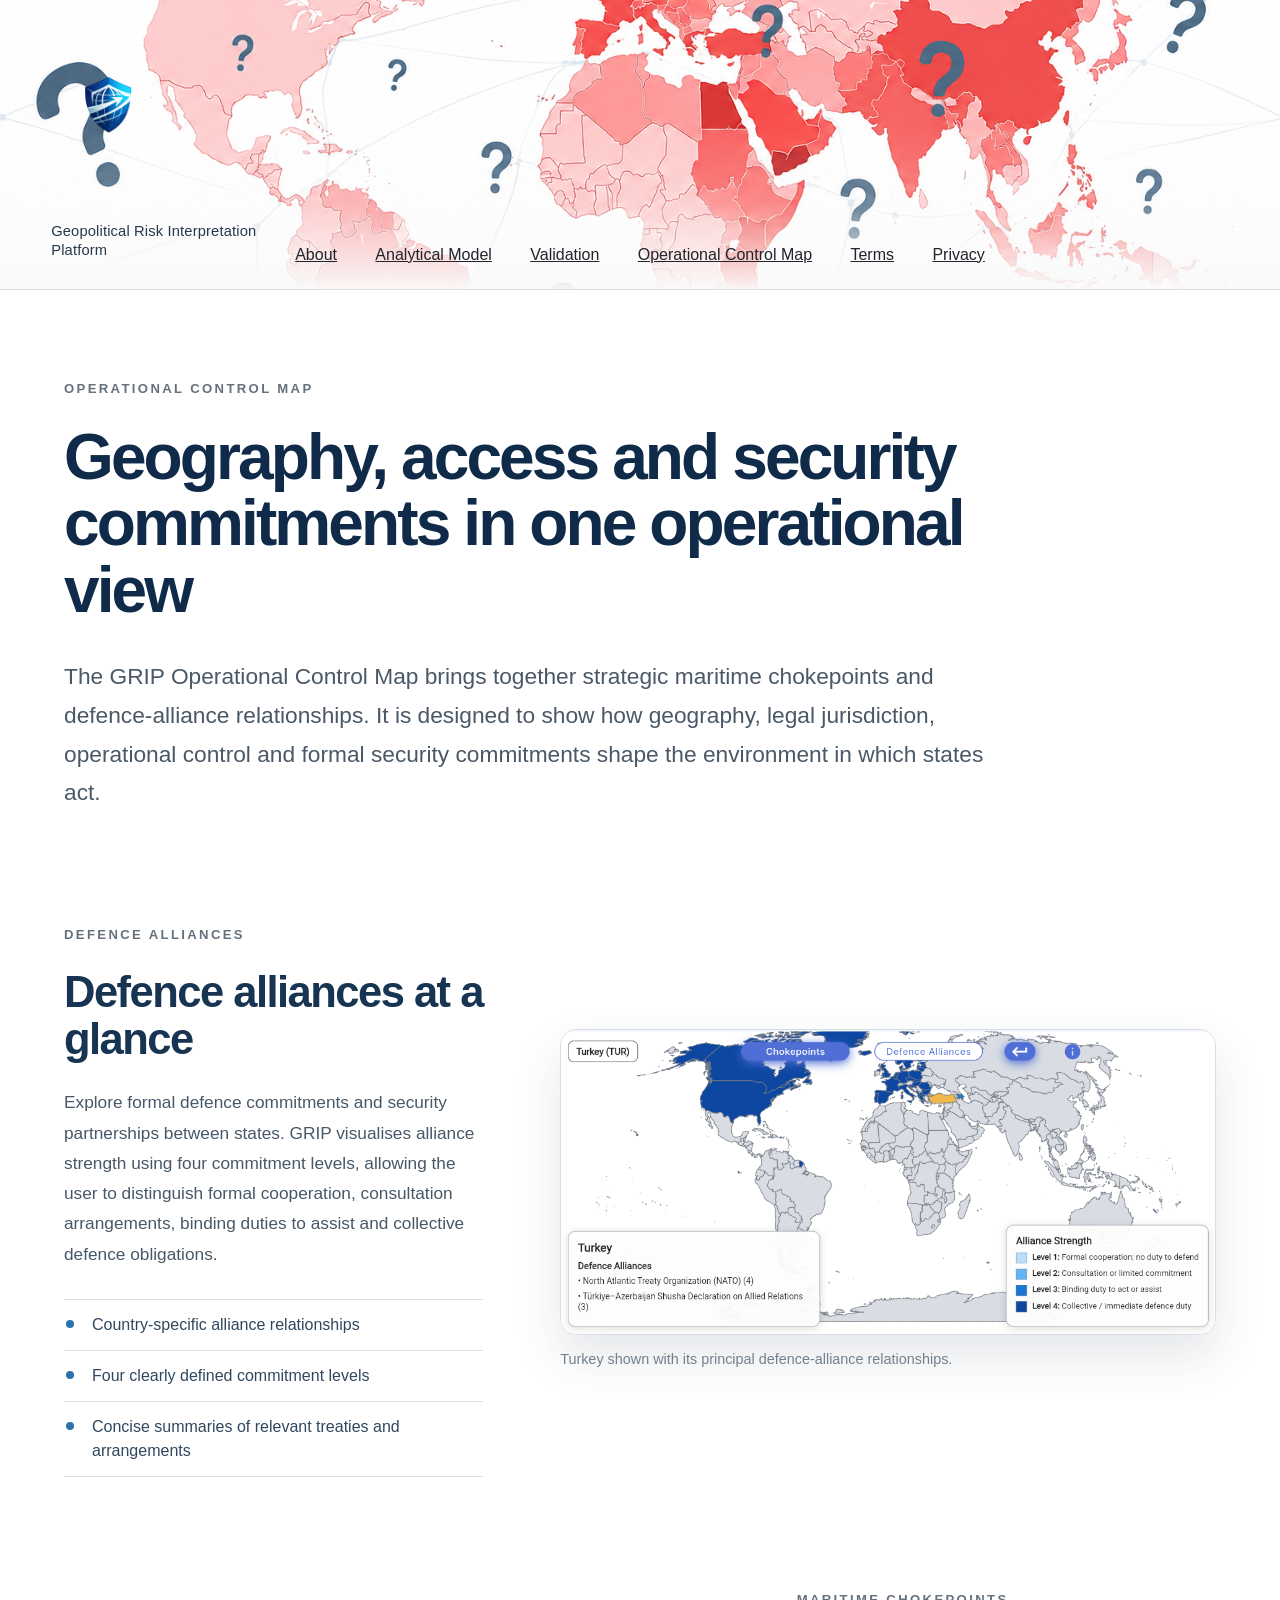
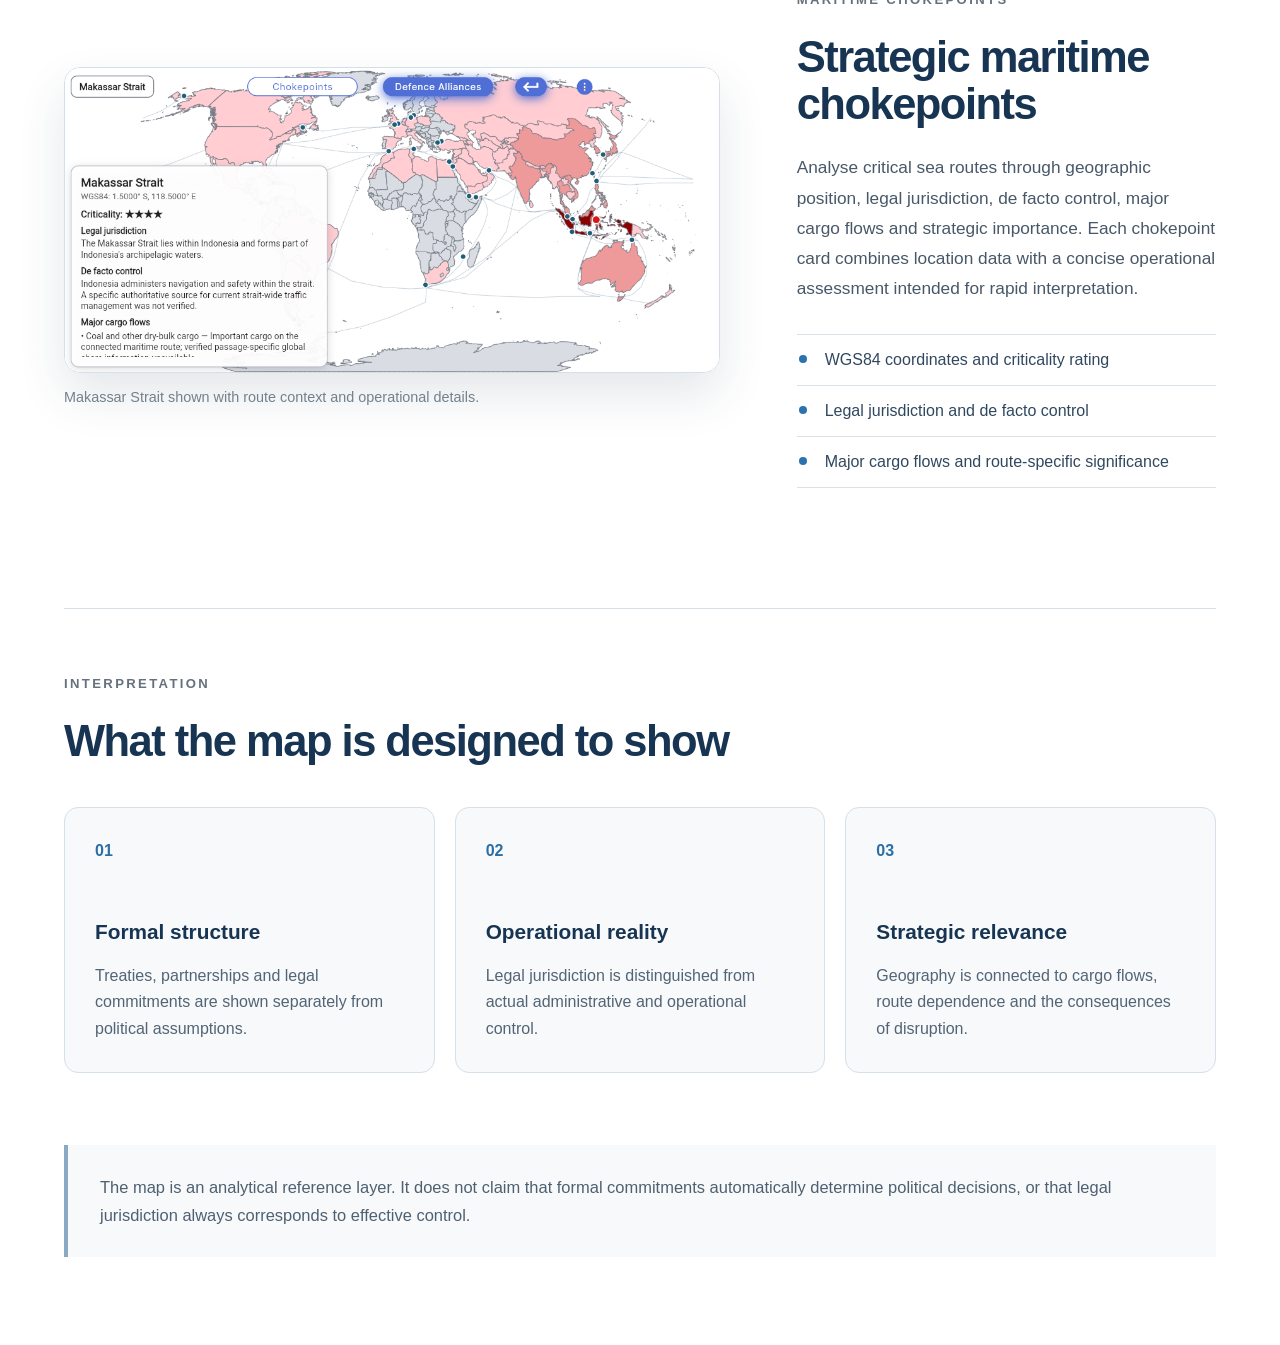
==== map.html @ e10570be "Add files via upload" ====
<!DOCTYPE html>
<html lang="en">
<head>
  <meta charset="UTF-8">
  <meta name="viewport" content="width=device-width, initial-scale=1.0">
  <title>Operational Control Map | GRIP</title>
  <link rel="stylesheet" href="styles.css">
  <link rel="stylesheet" href="map.css?v=1">
</head>
<body>
  <header class="hero hero--map">
    <picture class="hero__picture">
      <img class="hero__background" src="assets/banner-about.png" alt="">
    </picture>

    <div class="hero__shade hero__shade--map" aria-hidden="true"></div>

    <div class="brand">
      <img class="brand__logo" src="assets/grip-logo.png" alt="GRIP logo">
      <p class="brand__name">
        Geopolitical Risk Interpretation<br>
        Platform
      </p>
    </div>

    <nav class="site-nav" aria-label="Primary navigation">
      <a href="index.html">About</a>
      <a href="model.html">Analytical Model</a>
      <a href="validation.html">Validation</a>
      <a class="active" href="map.html" aria-current="page">Operational Control Map</a>
      <a href="terms.html">Terms</a>
      <a href="privacy.html">Privacy</a>
    </nav>
  </header>

  <main class="page page--map">
    <section class="map-intro article--wide">
      <p class="eyebrow">OPERATIONAL CONTROL MAP</p>
      <h1>Geography, access and security commitments in one operational view</h1>
      <p class="lead">
        The GRIP Operational Control Map brings together strategic maritime
        chokepoints and defence-alliance relationships. It is designed to show
        how geography, legal jurisdiction, operational control and formal
        security commitments shape the environment in which states act.
      </p>
    </section>

    <section class="map-feature article--wide">
      <div class="map-feature__text">
        <p class="eyebrow">DEFENCE ALLIANCES</p>
        <h2>Defence alliances at a glance</h2>
        <p>
          Explore formal defence commitments and security partnerships between
          states. GRIP visualises alliance strength using four commitment levels,
          allowing the user to distinguish formal cooperation, consultation
          arrangements, binding duties to assist and collective defence obligations.
        </p>
        <ul class="feature-list">
          <li>Country-specific alliance relationships</li>
          <li>Four clearly defined commitment levels</li>
          <li>Concise summaries of relevant treaties and arrangements</li>
        </ul>
      </div>

      <figure class="map-feature__visual">
        <img src="assets/Alliances_2.png"
             alt="GRIP defence-alliance view for Turkey"
             loading="lazy">
        <figcaption>
          Turkey shown with its principal defence-alliance relationships.
        </figcaption>
      </figure>
    </section>

    <section class="map-feature map-feature--reverse article--wide">
      <div class="map-feature__text">
        <p class="eyebrow">MARITIME CHOKEPOINTS</p>
        <h2>Strategic maritime chokepoints</h2>
        <p>
          Analyse critical sea routes through geographic position, legal
          jurisdiction, de facto control, major cargo flows and strategic
          importance. Each chokepoint card combines location data with a concise
          operational assessment intended for rapid interpretation.
        </p>
        <ul class="feature-list">
          <li>WGS84 coordinates and criticality rating</li>
          <li>Legal jurisdiction and de facto control</li>
          <li>Major cargo flows and route-specific significance</li>
        </ul>
      </div>

      <figure class="map-feature__visual">
        <img src="assets/Chokepoints_2.png"
             alt="GRIP chokepoint view for the Makassar Strait"
             loading="lazy">
        <figcaption>
          Makassar Strait shown with route context and operational details.
        </figcaption>
      </figure>
    </section>

    <section class="map-principles article--wide">
      <div>
        <p class="eyebrow">INTERPRETATION</p>
        <h2>What the map is designed to show</h2>
      </div>

      <div class="principles-grid">
        <article>
          <span>01</span>
          <h3>Formal structure</h3>
          <p>
            Treaties, partnerships and legal commitments are shown separately
            from political assumptions.
          </p>
        </article>

        <article>
          <span>02</span>
          <h3>Operational reality</h3>
          <p>
            Legal jurisdiction is distinguished from actual administrative and
            operational control.
          </p>
        </article>

        <article>
          <span>03</span>
          <h3>Strategic relevance</h3>
          <p>
            Geography is connected to cargo flows, route dependence and the
            consequences of disruption.
          </p>
        </article>
      </div>
    </section>

    <section class="map-note article--wide">
      <p>
        The map is an analytical reference layer. It does not claim that formal
        commitments automatically determine political decisions, or that legal
        jurisdiction always corresponds to effective control.
      </p>
    </section>
  </main>
</body>
</html>
---- styles.css ----
/* GRIP website — shared static styles */

:root {
  --ink: #20242b;
  --muted: #5d6773;
  --nav: #39475a;
  --nav-active: #142b4a;
  --line: #d8dee6;
  --page-width: 920px;
}

* { box-sizing: border-box; }

html { scroll-behavior: smooth; }

body {
  margin: 0;
  background: #ffffff;
  color: var(--ink);
  font-family: Inter, "Segoe UI", Roboto, Helvetica, Arial, sans-serif;
  line-height: 1.65;
  -webkit-font-smoothing: antialiased;
}

a { color: inherit; }

.hero {
  position: relative;
  width: 100%;
  min-height: 290px;
  overflow: hidden;
  background: #eef2f5;
  border-bottom: 1px solid var(--line);
}

.hero__background {
  position: absolute;
  inset: 0;
  width: 100%;
  height: 100%;
  object-fit: cover;
  object-position: center;
}

.hero__shade {
  position: absolute;
  inset: 0;
  background:
    linear-gradient(90deg, rgba(255,255,255,.94) 0%, rgba(255,255,255,.54) 24%, rgba(255,255,255,.05) 58%),
    linear-gradient(0deg, rgba(255,255,255,.96) 0%, rgba(255,255,255,.12) 35%, rgba(255,255,255,0) 60%);
  pointer-events: none;
}

.brand {
  position: absolute;
  top: 24px;
  left: clamp(22px, 4vw, 68px);
  z-index: 2;
  display: flex;
  flex-direction: column;
  align-items: flex-start;
  gap: 10px;
  max-width: 290px;
  text-decoration: none;
}

.brand__logo {
  width: clamp(88px, 9vw, 132px);
  height: auto;
  display: block;
}

.brand__name {
  max-width: 250px;
  color: #26384d;
  font-size: clamp(.82rem, 1.15vw, 1rem);
  font-weight: 450;
  line-height: 1.35;
  letter-spacing: .01em;
}

.site-nav {
  position: absolute;
  z-index: 2;
  left: 50%;
  bottom: 18px;
  width: min(1180px, calc(100% - 40px));
  transform: translateX(-50%);
  display: flex;
  align-items: flex-end;
  justify-content: center;
  gap: clamp(16px, 3vw, 42px);
  overflow-x: auto;
  padding: 12px 4px 3px;
  scrollbar-width: none;
}

.site-nav::-webkit-scrollbar { display: none; }

.site-nav__link {
  position: relative;
  flex: 0 0 auto;
  padding: 7px 1px 9px;
  color: var(--nav);
  font-size: clamp(.76rem, 1.05vw, .96rem);
  font-weight: 620;
  letter-spacing: .035em;
  text-decoration: none;
  white-space: nowrap;
}

.site-nav__link:hover,
.site-nav__link:focus-visible { color: var(--nav-active); }

.site-nav__link--active {
  color: var(--nav-active);
  font-size: clamp(.94rem, 1.28vw, 1.14rem);
  font-weight: 780;
}

.site-nav__link--active::after {
  content: "";
  position: absolute;
  left: 0;
  right: 0;
  bottom: 0;
  height: 2px;
  background: var(--nav-active);
}

.page {
  padding: clamp(62px, 8vw, 104px) 24px 90px;
}

.article {
  width: min(100%, var(--page-width));
  margin: 0 auto;
}

.eyebrow {
  margin: 0 0 18px;
  color: var(--muted);
  font-size: .82rem;
  font-weight: 760;
  letter-spacing: .16em;
  text-transform: uppercase;
}

h1 {
  max-width: 860px;
  margin: 0;
  color: #18283b;
  font-size: clamp(1.85rem, 4vw, 3.25rem);
  font-weight: 720;
  line-height: 1.08;
  letter-spacing: -.035em;
}

.opening-questions {
  max-width: 780px;
  margin: 38px 0 50px;
  padding-left: 22px;
  border-left: 2px solid #b9c4d0;
  color: #394657;
  font-size: clamp(1rem, 1.55vw, 1.18rem);
  line-height: 1.5;
}

.opening-questions p { margin: 0; }
.opening-questions p + p { margin-top: 10px; }

.prose {
  max-width: 790px;
  font-size: clamp(1rem, 1.3vw, 1.08rem);
}

.prose p { margin: 0 0 1.25em; }

.prose .lead {
  color: #1a2c42;
  font-size: 1.16em;
  font-weight: 680;
}

.next-link {
  display: inline-flex;
  align-items: center;
  gap: 12px;
  margin-top: 42px;
  padding-bottom: 5px;
  border-bottom: 1px solid #607086;
  color: #203b5c;
  font-size: 1rem;
  font-weight: 700;
  text-decoration: none;
}

.next-link:hover,
.next-link:focus-visible { border-bottom-color: #203b5c; }

@media (max-width: 720px) {
  .hero { min-height: 220px; }

  .hero__shade {
    background:
      linear-gradient(90deg, rgba(255,255,255,.95) 0%, rgba(255,255,255,.58) 48%, rgba(255,255,255,.08) 100%),
      linear-gradient(0deg, rgba(255,255,255,.97) 0%, rgba(255,255,255,.18) 42%, rgba(255,255,255,0) 70%);
  }

  .brand { top: 8px; gap: 0; }
  .brand__logo { width: 92px; margin-bottom: -30px; }
  .brand__name { max-width: 185px; font-size: .72rem; font-weight: 450; line-height: 1.25; }

  .site-nav {
    justify-content: flex-start;
    left: 20px;
    right: 20px;
    width: auto;
    transform: none;
    gap: 22px;
  }

  .page { padding-left: 20px; padding-right: 20px; }
  .opening-questions { margin-top: 30px; }
}

@media (prefers-reduced-motion: reduce) {
  html { scroll-behavior: auto; }
}
---- map.css ----
/* Operational Control Map page additions.
   Loaded after styles.css. */

.hero--map {
  position: relative;
  min-height: 290px;
  overflow: hidden;
  background: #f7f4f4;
}

.hero--map .hero__picture {
  position: absolute;
  inset: 0;
  display: block;
  width: 100%;
  height: 100%;
}

.hero--map .hero__background {
  position: absolute;
  inset: 0;
  display: block;
  width: 100%;
  height: 100%;
  max-width: none;
  object-fit: cover;
  object-position: center;
}

.hero__shade--map {
  background:
    linear-gradient(
      0deg,
      rgba(250, 250, 250, 0.96) 0%,
      rgba(250, 250, 250, 0.16) 30%,
      rgba(250, 250, 250, 0) 56%
    );
}

.page--map {
  padding-top: clamp(56px, 7vw, 88px);
  padding-bottom: 88px;
}

.article--wide {
  width: min(1180px, calc(100% - 80px));
  margin-inline: auto;
}

.map-intro {
  max-width: 980px;
  margin-left: max(40px, calc((100% - 1180px) / 2));
  margin-right: auto;
}

.eyebrow {
  margin: 0 0 24px;
  color: #66717e;
  font-size: 0.82rem;
  font-weight: 700;
  letter-spacing: 0.18em;
}

.map-intro h1 {
  max-width: 980px;
  margin: 0;
  color: #102b4a;
  font-size: clamp(2.45rem, 5vw, 4.6rem);
  line-height: 1.04;
  letter-spacing: -0.045em;
}

.lead {
  max-width: 920px;
  margin: 34px 0 0;
  color: #4a5867;
  font-size: clamp(1.12rem, 1.8vw, 1.42rem);
  line-height: 1.7;
}

.map-feature {
  display: grid;
  grid-template-columns: minmax(300px, 0.78fr) minmax(520px, 1.22fr);
  align-items: center;
  gap: clamp(44px, 6vw, 88px);
  margin-top: 112px;
}

.map-feature--reverse {
  grid-template-columns: minmax(520px, 1.22fr) minmax(300px, 0.78fr);
}

.map-feature--reverse .map-feature__text {
  grid-column: 2;
  grid-row: 1;
}

.map-feature--reverse .map-feature__visual {
  grid-column: 1;
  grid-row: 1;
}

.map-feature__text h2,
.map-principles h2 {
  margin: 0 0 24px;
  color: #173552;
  font-size: clamp(2rem, 3.4vw, 3.3rem);
  line-height: 1.08;
  letter-spacing: -0.035em;
}

.map-feature__text > p:not(.eyebrow) {
  margin: 0;
  color: #485868;
  font-size: 1.08rem;
  line-height: 1.75;
}

.feature-list {
  margin: 30px 0 0;
  padding: 0;
  list-style: none;
}

.feature-list li {
  position: relative;
  padding: 13px 0 13px 28px;
  border-top: 1px solid #d9e1e8;
  color: #30485f;
  line-height: 1.5;
}

.feature-list li:last-child {
  border-bottom: 1px solid #d9e1e8;
}

.feature-list li::before {
  content: "";
  position: absolute;
  top: 1.25rem;
  left: 2px;
  width: 8px;
  height: 8px;
  border-radius: 50%;
  background: #2b72ae;
}

.map-feature__visual {
  margin: 0;
}

.map-feature__visual img {
  display: block;
  width: 100%;
  border: 1px solid #d6dfe7;
  border-radius: 16px;
  box-shadow: 0 22px 48px rgba(32, 58, 84, 0.12);
}

.map-feature__visual figcaption {
  margin-top: 14px;
  color: #73808d;
  font-size: 0.9rem;
  line-height: 1.5;
}

.map-principles {
  margin-top: 120px;
  padding-top: 64px;
  border-top: 1px solid #d8e0e7;
}

.principles-grid {
  display: grid;
  grid-template-columns: repeat(3, 1fr);
  gap: 20px;
  margin-top: 42px;
}

.principles-grid article {
  min-height: 240px;
  padding: 30px;
  border: 1px solid #d6e0e9;
  border-radius: 14px;
  background: #f7f9fb;
}

.principles-grid span {
  color: #2c6fa6;
  font-weight: 700;
}

.principles-grid h3 {
  margin: 50px 0 14px;
  color: #173552;
  font-size: 1.3rem;
}

.principles-grid p {
  margin: 0;
  color: #536474;
  line-height: 1.65;
}

.map-note {
  margin-top: 72px;
  padding: 28px 32px;
  border-left: 4px solid #8aa9c4;
  background: #f7f9fb;
}

.map-note p {
  margin: 0;
  color: #4f6070;
  font-size: 1.03rem;
  line-height: 1.7;
}

@media (max-width: 900px) {
  .map-feature,
  .map-feature--reverse {
    grid-template-columns: 1fr;
    gap: 36px;
    margin-top: 84px;
  }

  .map-feature--reverse .map-feature__text,
  .map-feature--reverse .map-feature__visual {
    grid-column: 1;
  }

  .map-feature--reverse .map-feature__text {
    grid-row: 1;
  }

  .map-feature--reverse .map-feature__visual {
    grid-row: 2;
  }

  .principles-grid {
    grid-template-columns: 1fr;
  }

  .principles-grid article {
    min-height: 0;
  }

  .principles-grid h3 {
    margin-top: 30px;
  }
}

@media (max-width: 720px) {
  .hero--map {
    min-height: 430px;
  }

  .hero--map .hero__background {
    object-fit: cover;
    object-position: center top;
  }

  .page--map {
    padding-top: 64px;
    padding-bottom: 64px;
  }

  .article--wide,
  .map-intro {
    width: auto;
    margin-left: 40px;
    margin-right: 40px;
  }

  .map-intro h1 {
    font-size: clamp(2.6rem, 11vw, 3.4rem);
  }

  .lead {
    font-size: 1.1rem;
  }

  .map-feature {
    margin-top: 72px;
  }

  .map-feature__text h2,
  .map-principles h2 {
    font-size: 2.25rem;
  }

  .map-feature__visual img {
    border-radius: 10px;
  }

  .map-principles {
    margin-top: 88px;
    padding-top: 48px;
  }

  .map-note {
    margin-top: 56px;
    padding: 24px;
  }
}

@media (max-width: 420px) {
  .article--wide,
  .map-intro {
    margin-left: 26px;
    margin-right: 26px;
  }
}
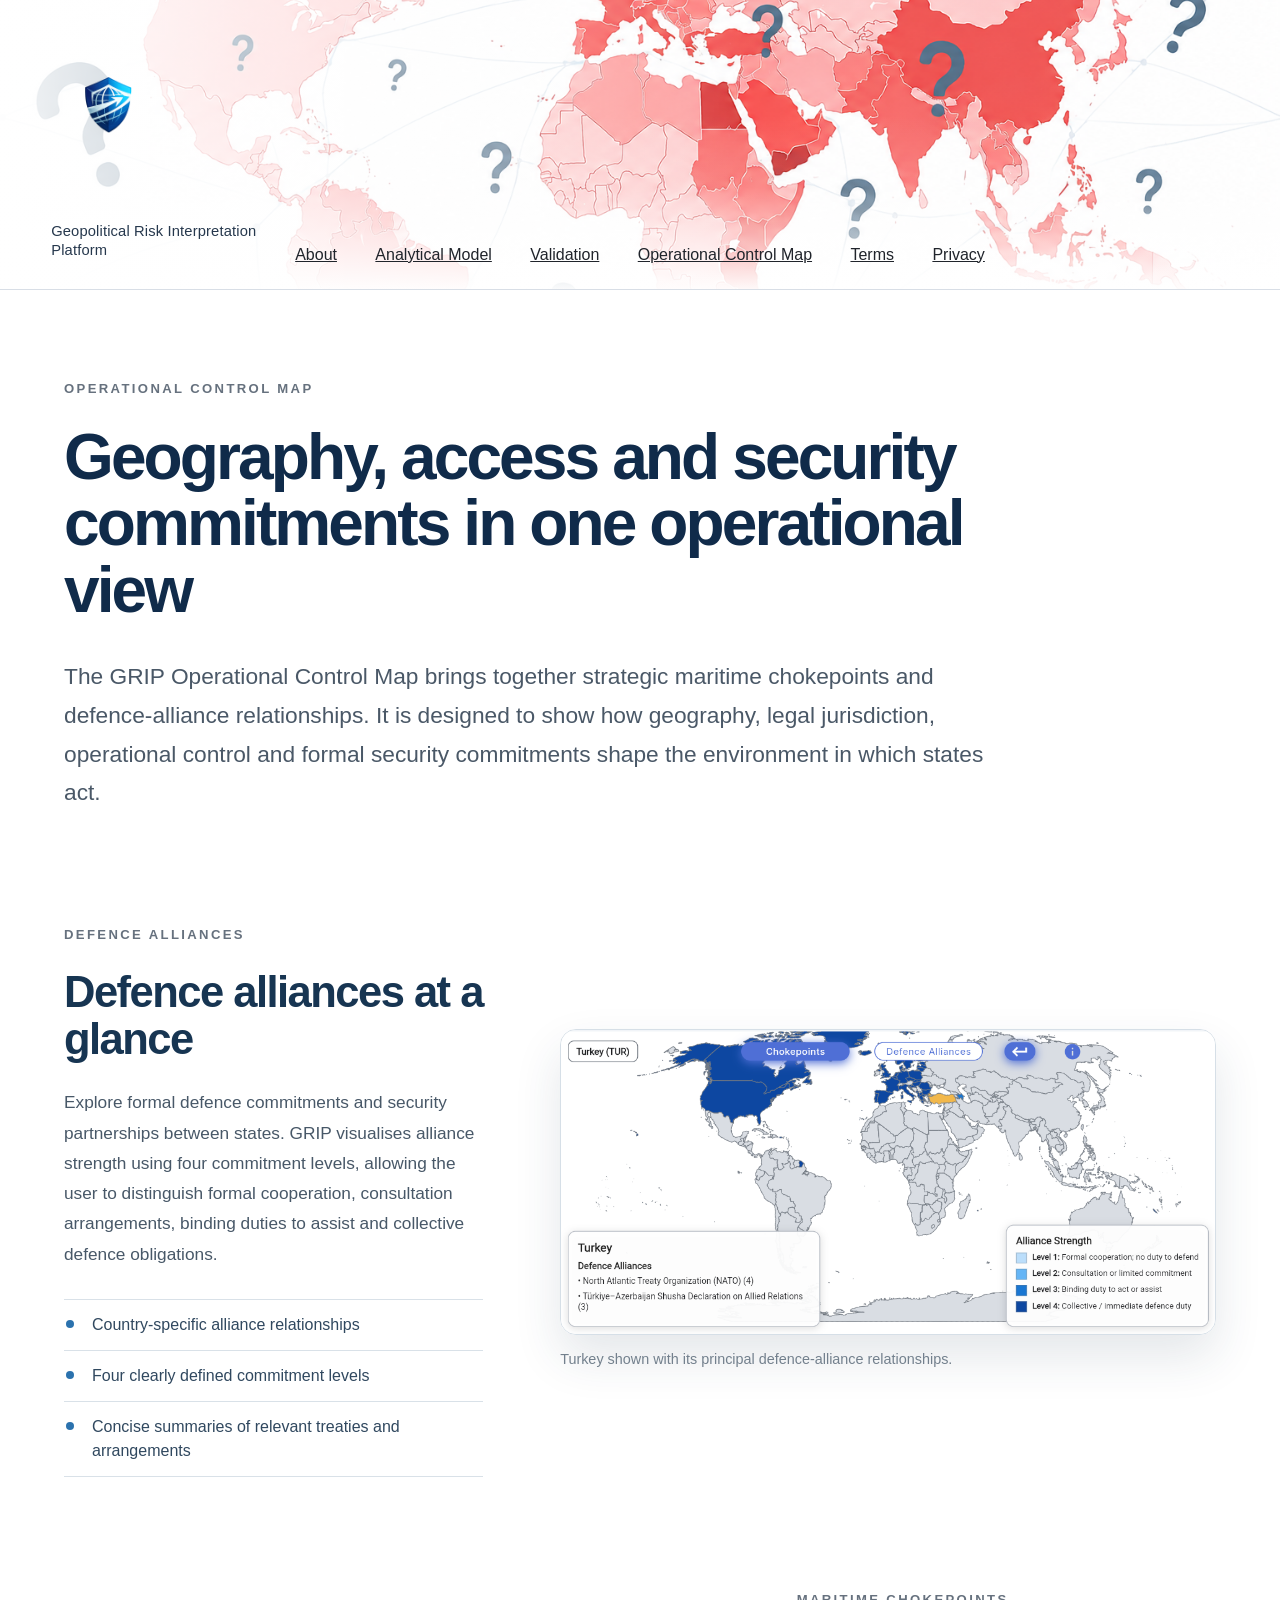
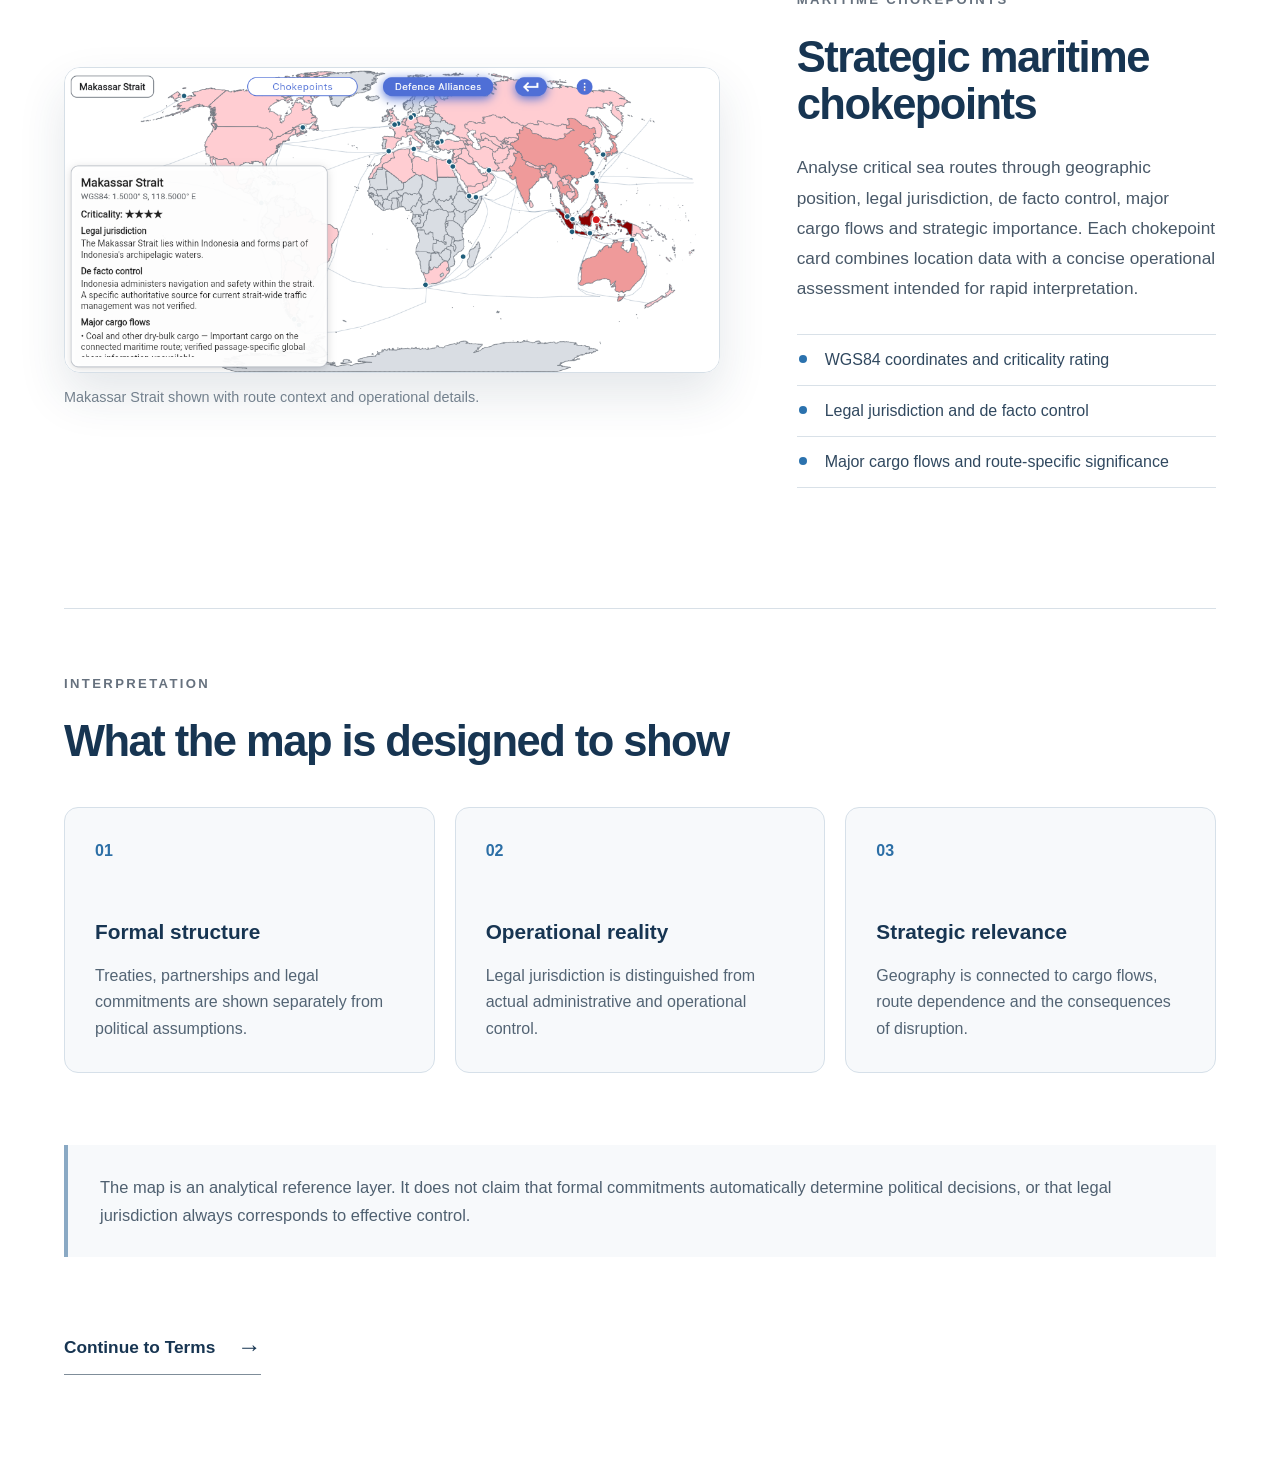
==== commit 427b9f8c: "Add files via upload" ====
--- a/map.html
+++ b/map.html
@@ -142,6 +142,13 @@
         jurisdiction always corresponds to effective control.
       </p>
     </section>
+
+    <nav class="page-next" aria-label="Continue to next page">
+      <a href="terms.html">
+        <span>Continue to Terms</span>
+        <span class="page-next__arrow" aria-hidden="true">→</span>
+      </a>
+    </nav>
   </main>
 </body>
 </html>
--- a/map.css
+++ b/map.css
@@ -1,40 +1,11 @@
 /* Operational Control Map page additions.
    Loaded after styles.css. */
 
+/* The hero uses the shared styles from styles.css,
+   exactly like the About page. */
+
 .hero--map {
-  position: relative;
-  min-height: 290px;
-  overflow: hidden;
   background: #f7f4f4;
-}
-
-.hero--map .hero__picture {
-  position: absolute;
-  inset: 0;
-  display: block;
-  width: 100%;
-  height: 100%;
-}
-
-.hero--map .hero__background {
-  position: absolute;
-  inset: 0;
-  display: block;
-  width: 100%;
-  height: 100%;
-  max-width: none;
-  object-fit: cover;
-  object-position: center;
-}
-
-.hero__shade--map {
-  background:
-    linear-gradient(
-      0deg,
-      rgba(250, 250, 250, 0.96) 0%,
-      rgba(250, 250, 250, 0.16) 30%,
-      rgba(250, 250, 250, 0) 56%
-    );
 }
 
 .page--map {
@@ -216,6 +187,34 @@
   line-height: 1.7;
 }
 
+
+.page-next {
+  width: min(1180px, calc(100% - 80px));
+  margin: 76px auto 0;
+}
+
+.page-next a {
+  display: inline-flex;
+  align-items: center;
+  gap: 22px;
+  padding: 0 0 12px;
+  border-bottom: 1px solid #7f8d99;
+  color: #173552;
+  font-size: 1.08rem;
+  font-weight: 700;
+  text-decoration: none;
+}
+
+.page-next a:hover,
+.page-next a:focus-visible {
+  border-bottom-color: #173552;
+}
+
+.page-next__arrow {
+  font-size: 1.5rem;
+  line-height: 1;
+}
+
 @media (max-width: 900px) {
   .map-feature,
   .map-feature--reverse {
@@ -251,15 +250,6 @@
 }
 
 @media (max-width: 720px) {
-  .hero--map {
-    min-height: 430px;
-  }
-
-  .hero--map .hero__background {
-    object-fit: cover;
-    object-position: center top;
-  }
-
   .page--map {
     padding-top: 64px;
     padding-bottom: 64px;
@@ -302,6 +292,16 @@
     margin-top: 56px;
     padding: 24px;
   }
+
+  .page-next {
+    width: auto;
+    margin: 62px 40px 0;
+  }
+
+  .page-next a {
+    width: 100%;
+    justify-content: space-between;
+  }
 }
 
 @media (max-width: 420px) {
@@ -310,4 +310,9 @@
     margin-left: 26px;
     margin-right: 26px;
   }
-}
+
+  .page-next {
+    margin-left: 26px;
+    margin-right: 26px;
+  }
+}
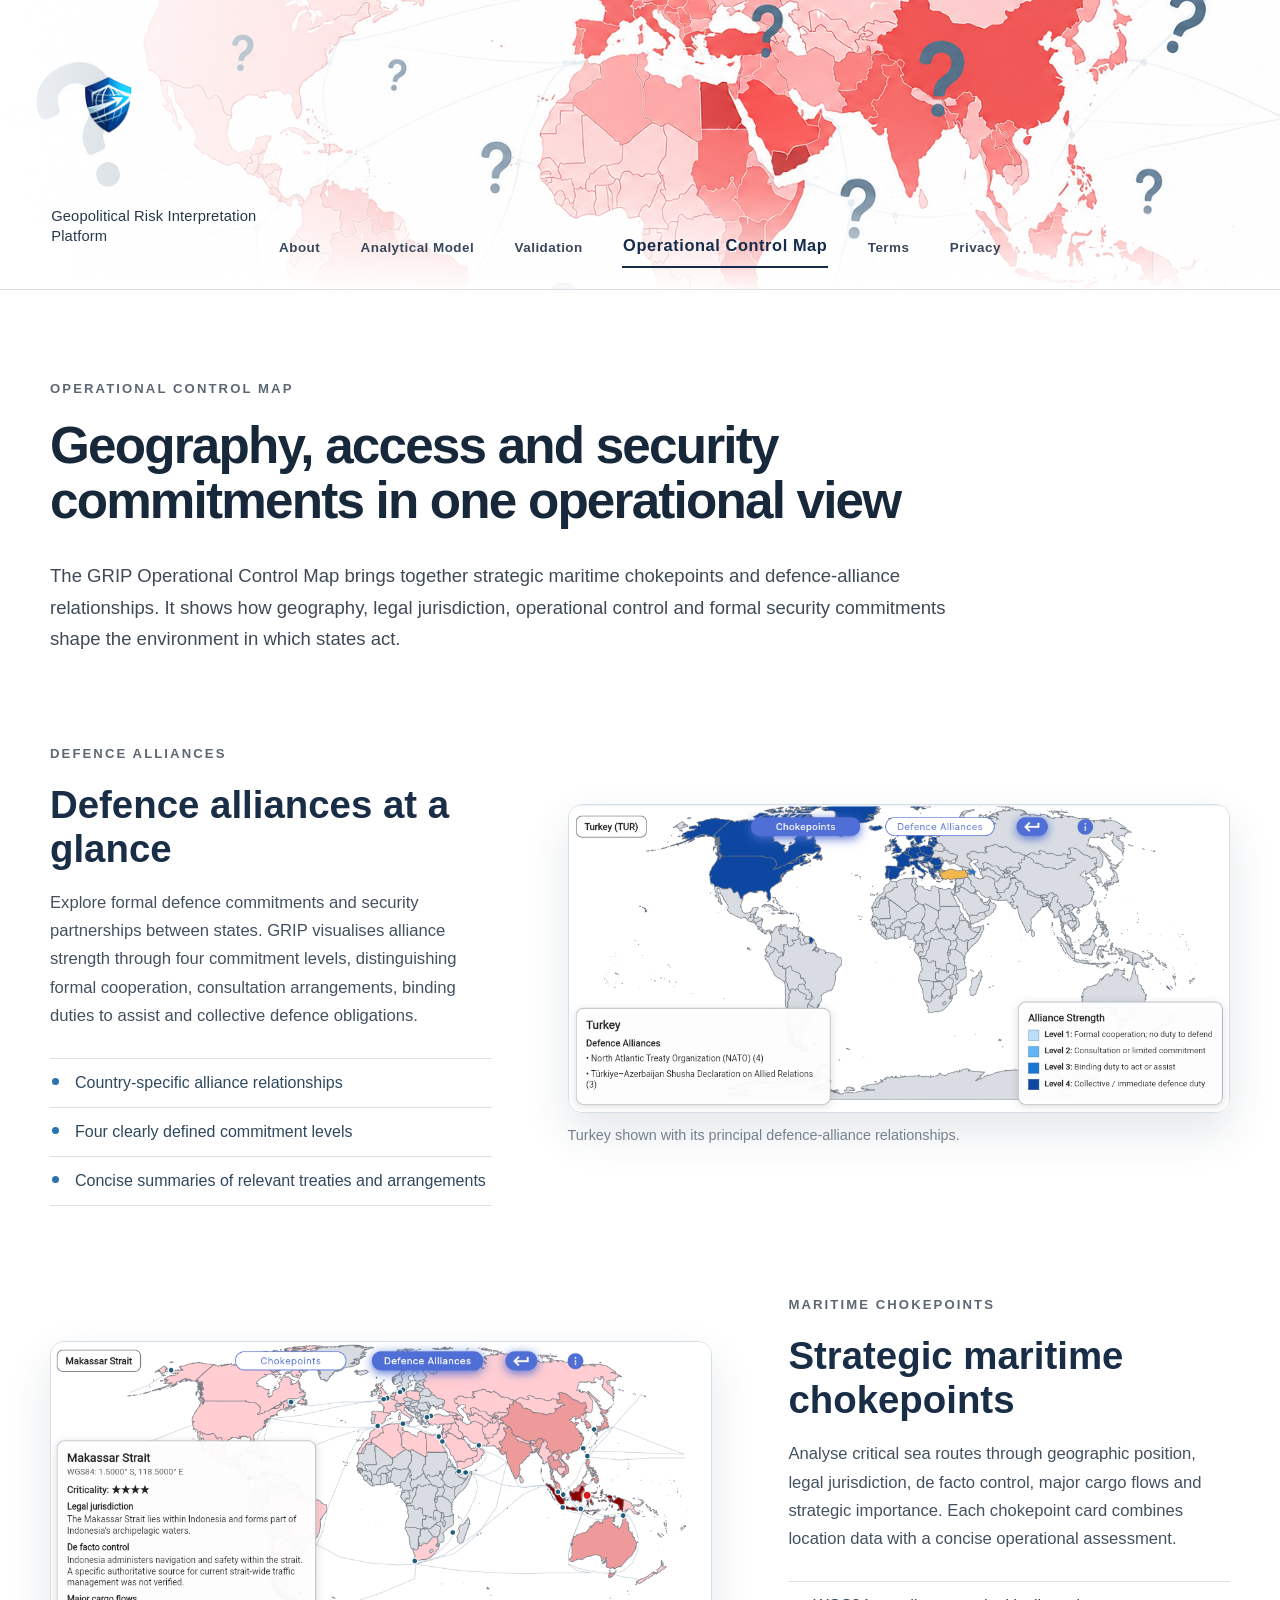
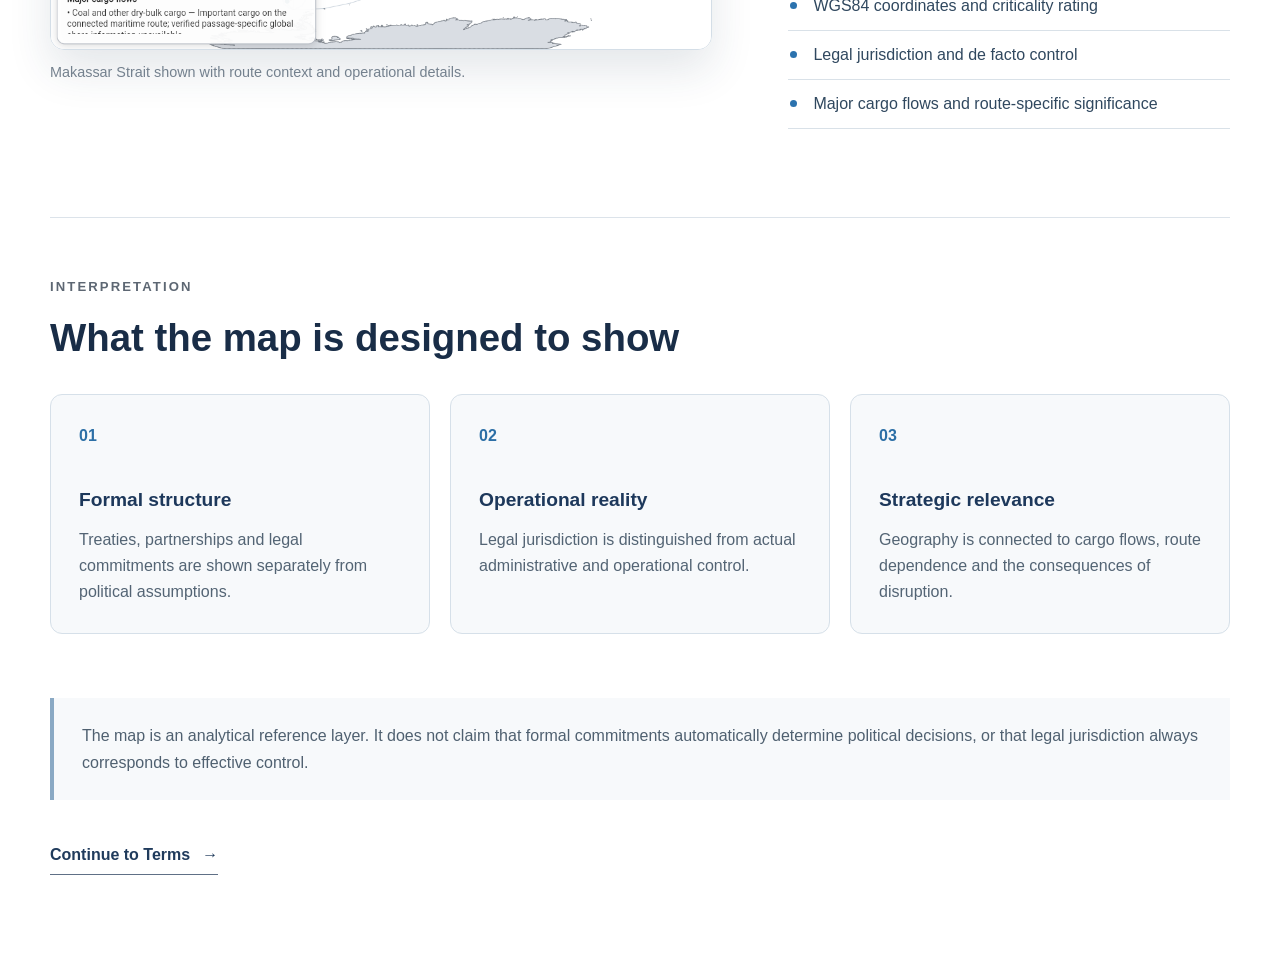
==== commit f80d1f11: "Add files via upload" ====
--- a/map.html
+++ b/map.html
@@ -1,154 +1,164 @@
 <!DOCTYPE html>
 <html lang="en">
 <head>
-  <meta charset="UTF-8">
-  <meta name="viewport" content="width=device-width, initial-scale=1.0">
+  <meta charset="utf-8">
+  <meta name="viewport" content="width=device-width, initial-scale=1">
+  <meta name="description" content="Explore strategic maritime chokepoints and defence-alliance relationships in the GRIP Operational Control Map.">
   <title>Operational Control Map | GRIP</title>
+
   <link rel="stylesheet" href="styles.css">
-  <link rel="stylesheet" href="map.css?v=1">
+  <link rel="stylesheet" href="map.css?v=3">
 </head>
+
 <body>
-  <header class="hero hero--map">
-    <picture class="hero__picture">
-      <img class="hero__background" src="assets/banner-about.png" alt="">
+  <header class="hero" aria-label="GRIP Operational Control Map">
+    <picture>
+      <img
+        class="hero__background"
+        src="assets/banner-about.png"
+        alt=""
+      >
     </picture>
 
-    <div class="hero__shade hero__shade--map" aria-hidden="true"></div>
+    <div class="hero__shade" aria-hidden="true"></div>
 
-    <div class="brand">
+    <a class="brand" href="index.html" aria-label="GRIP About page">
       <img class="brand__logo" src="assets/grip-logo.png" alt="GRIP logo">
-      <p class="brand__name">
-        Geopolitical Risk Interpretation<br>
-        Platform
-      </p>
-    </div>
+      <span class="brand__name">Geopolitical Risk Interpretation Platform</span>
+    </a>
 
     <nav class="site-nav" aria-label="Primary navigation">
-      <a href="index.html">About</a>
-      <a href="model.html">Analytical Model</a>
-      <a href="validation.html">Validation</a>
-      <a class="active" href="map.html" aria-current="page">Operational Control Map</a>
-      <a href="terms.html">Terms</a>
-      <a href="privacy.html">Privacy</a>
+      <a class="site-nav__link" href="index.html">About</a>
+      <a class="site-nav__link" href="model.html">Analytical Model</a>
+      <a class="site-nav__link" href="validation.html">Validation</a>
+      <a class="site-nav__link site-nav__link--active"
+         href="map.html"
+         aria-current="page">Operational Control Map</a>
+      <a class="site-nav__link" href="terms.html">Terms</a>
+      <a class="site-nav__link" href="privacy.html">Privacy</a>
     </nav>
   </header>
 
   <main class="page page--map">
-    <section class="map-intro article--wide">
-      <p class="eyebrow">OPERATIONAL CONTROL MAP</p>
+    <article class="article article--map">
+      <p class="eyebrow">Operational Control Map</p>
+
       <h1>Geography, access and security commitments in one operational view</h1>
-      <p class="lead">
+
+      <p class="map-intro">
         The GRIP Operational Control Map brings together strategic maritime
-        chokepoints and defence-alliance relationships. It is designed to show
-        how geography, legal jurisdiction, operational control and formal
-        security commitments shape the environment in which states act.
+        chokepoints and defence-alliance relationships. It shows how geography,
+        legal jurisdiction, operational control and formal security commitments
+        shape the environment in which states act.
       </p>
-    </section>
 
-    <section class="map-feature article--wide">
-      <div class="map-feature__text">
-        <p class="eyebrow">DEFENCE ALLIANCES</p>
-        <h2>Defence alliances at a glance</h2>
-        <p>
-          Explore formal defence commitments and security partnerships between
-          states. GRIP visualises alliance strength using four commitment levels,
-          allowing the user to distinguish formal cooperation, consultation
-          arrangements, binding duties to assist and collective defence obligations.
-        </p>
-        <ul class="feature-list">
-          <li>Country-specific alliance relationships</li>
-          <li>Four clearly defined commitment levels</li>
-          <li>Concise summaries of relevant treaties and arrangements</li>
-        </ul>
-      </div>
+      <section class="map-section map-section--split">
+        <div class="map-section__text">
+          <p class="eyebrow">Defence Alliances</p>
+          <h2>Defence alliances at a glance</h2>
 
-      <figure class="map-feature__visual">
-        <img src="assets/Alliances_2.png"
-             alt="GRIP defence-alliance view for Turkey"
-             loading="lazy">
-        <figcaption>
-          Turkey shown with its principal defence-alliance relationships.
-        </figcaption>
-      </figure>
-    </section>
+          <p>
+            Explore formal defence commitments and security partnerships between
+            states. GRIP visualises alliance strength through four commitment
+            levels, distinguishing formal cooperation, consultation arrangements,
+            binding duties to assist and collective defence obligations.
+          </p>
 
-    <section class="map-feature map-feature--reverse article--wide">
-      <div class="map-feature__text">
-        <p class="eyebrow">MARITIME CHOKEPOINTS</p>
-        <h2>Strategic maritime chokepoints</h2>
-        <p>
-          Analyse critical sea routes through geographic position, legal
-          jurisdiction, de facto control, major cargo flows and strategic
-          importance. Each chokepoint card combines location data with a concise
-          operational assessment intended for rapid interpretation.
-        </p>
-        <ul class="feature-list">
-          <li>WGS84 coordinates and criticality rating</li>
-          <li>Legal jurisdiction and de facto control</li>
-          <li>Major cargo flows and route-specific significance</li>
-        </ul>
-      </div>
+          <ul class="map-list">
+            <li>Country-specific alliance relationships</li>
+            <li>Four clearly defined commitment levels</li>
+            <li>Concise summaries of relevant treaties and arrangements</li>
+          </ul>
+        </div>
 
-      <figure class="map-feature__visual">
-        <img src="assets/Chokepoints_2.png"
-             alt="GRIP chokepoint view for the Makassar Strait"
-             loading="lazy">
-        <figcaption>
-          Makassar Strait shown with route context and operational details.
-        </figcaption>
-      </figure>
-    </section>
+        <figure class="map-figure">
+          <img
+            src="assets/Alliances_2.png"
+            alt="GRIP defence-alliance view for Turkey"
+            loading="lazy"
+          >
+          <figcaption>
+            Turkey shown with its principal defence-alliance relationships.
+          </figcaption>
+        </figure>
+      </section>
 
-    <section class="map-principles article--wide">
-      <div>
-        <p class="eyebrow">INTERPRETATION</p>
+      <section class="map-section map-section--split map-section--reverse">
+        <div class="map-section__text">
+          <p class="eyebrow">Maritime Chokepoints</p>
+          <h2>Strategic maritime chokepoints</h2>
+
+          <p>
+            Analyse critical sea routes through geographic position, legal
+            jurisdiction, de facto control, major cargo flows and strategic
+            importance. Each chokepoint card combines location data with a concise
+            operational assessment.
+          </p>
+
+          <ul class="map-list">
+            <li>WGS84 coordinates and criticality rating</li>
+            <li>Legal jurisdiction and de facto control</li>
+            <li>Major cargo flows and route-specific significance</li>
+          </ul>
+        </div>
+
+        <figure class="map-figure">
+          <img
+            src="assets/Chokepoints_2.png"
+            alt="GRIP chokepoint view for the Makassar Strait"
+            loading="lazy"
+          >
+          <figcaption>
+            Makassar Strait shown with route context and operational details.
+          </figcaption>
+        </figure>
+      </section>
+
+      <section class="map-section map-section--principles">
+        <p class="eyebrow">Interpretation</p>
         <h2>What the map is designed to show</h2>
-      </div>
 
-      <div class="principles-grid">
-        <article>
-          <span>01</span>
-          <h3>Formal structure</h3>
-          <p>
-            Treaties, partnerships and legal commitments are shown separately
-            from political assumptions.
-          </p>
-        </article>
+        <div class="principles-grid">
+          <article>
+            <span>01</span>
+            <h3>Formal structure</h3>
+            <p>
+              Treaties, partnerships and legal commitments are shown separately
+              from political assumptions.
+            </p>
+          </article>
 
-        <article>
-          <span>02</span>
-          <h3>Operational reality</h3>
-          <p>
-            Legal jurisdiction is distinguished from actual administrative and
-            operational control.
-          </p>
-        </article>
+          <article>
+            <span>02</span>
+            <h3>Operational reality</h3>
+            <p>
+              Legal jurisdiction is distinguished from actual administrative and
+              operational control.
+            </p>
+          </article>
 
-        <article>
-          <span>03</span>
-          <h3>Strategic relevance</h3>
-          <p>
-            Geography is connected to cargo flows, route dependence and the
-            consequences of disruption.
-          </p>
-        </article>
-      </div>
-    </section>
+          <article>
+            <span>03</span>
+            <h3>Strategic relevance</h3>
+            <p>
+              Geography is connected to cargo flows, route dependence and the
+              consequences of disruption.
+            </p>
+          </article>
+        </div>
+      </section>
 
-    <section class="map-note article--wide">
-      <p>
+      <p class="map-note">
         The map is an analytical reference layer. It does not claim that formal
         commitments automatically determine political decisions, or that legal
         jurisdiction always corresponds to effective control.
       </p>
-    </section>
 
-    <nav class="page-next" aria-label="Continue to next page">
-      <a href="terms.html">
-        <span>Continue to Terms</span>
-        <span class="page-next__arrow" aria-hidden="true">→</span>
+      <a class="next-link" href="terms.html">
+        Continue to Terms
+        <span aria-hidden="true">→</span>
       </a>
-    </nav>
+    </article>
   </main>
 </body>
 </html>
--- a/map.css
+++ b/map.css
@@ -1,158 +1,126 @@
 /* Operational Control Map page additions.
-   Loaded after styles.css. */
-
-/* The hero uses the shared styles from styles.css,
-   exactly like the About page. */
-
-.hero--map {
-  background: #f7f4f4;
-}
+   The shared hero, brand and navigation are controlled by styles.css. */
 
 .page--map {
   padding-top: clamp(56px, 7vw, 88px);
-  padding-bottom: 88px;
-}
-
-.article--wide {
-  width: min(1180px, calc(100% - 80px));
-  margin-inline: auto;
+}
+
+.article--map {
+  width: min(100%, 1180px);
 }
 
 .map-intro {
-  max-width: 980px;
-  margin-left: max(40px, calc((100% - 1180px) / 2));
-  margin-right: auto;
-}
-
-.eyebrow {
-  margin: 0 0 24px;
-  color: #66717e;
-  font-size: 0.82rem;
-  font-weight: 700;
-  letter-spacing: 0.18em;
-}
-
-.map-intro h1 {
-  max-width: 980px;
+  max-width: 920px;
+  margin: 32px 0 0;
+  color: #3f4a58;
+  font-size: clamp(1.03rem, 1.45vw, 1.16rem);
+  line-height: 1.7;
+}
+
+.map-section {
+  margin-top: 88px;
+}
+
+.map-section h2 {
+  margin: 0 0 18px;
+  color: #192d47;
+  font-size: clamp(1.65rem, 3vw, 2.55rem);
+  line-height: 1.15;
+}
+
+.map-section__text > p:not(.eyebrow) {
   margin: 0;
-  color: #102b4a;
-  font-size: clamp(2.45rem, 5vw, 4.6rem);
-  line-height: 1.04;
-  letter-spacing: -0.045em;
-}
-
-.lead {
-  max-width: 920px;
-  margin: 34px 0 0;
-  color: #4a5867;
-  font-size: clamp(1.12rem, 1.8vw, 1.42rem);
+  color: #445160;
+  font-size: clamp(1rem, 1.3vw, 1.08rem);
   line-height: 1.7;
 }
 
-.map-feature {
+.map-section--split {
   display: grid;
-  grid-template-columns: minmax(300px, 0.78fr) minmax(520px, 1.22fr);
+  grid-template-columns: minmax(290px, 0.8fr) minmax(480px, 1.2fr);
   align-items: center;
-  gap: clamp(44px, 6vw, 88px);
-  margin-top: 112px;
-}
-
-.map-feature--reverse {
-  grid-template-columns: minmax(520px, 1.22fr) minmax(300px, 0.78fr);
-}
-
-.map-feature--reverse .map-feature__text {
+  gap: clamp(40px, 6vw, 76px);
+}
+
+.map-section--reverse {
+  grid-template-columns: minmax(480px, 1.2fr) minmax(290px, 0.8fr);
+}
+
+.map-section--reverse .map-section__text {
   grid-column: 2;
   grid-row: 1;
 }
 
-.map-feature--reverse .map-feature__visual {
+.map-section--reverse .map-figure {
   grid-column: 1;
   grid-row: 1;
 }
 
-.map-feature__text h2,
-.map-principles h2 {
-  margin: 0 0 24px;
-  color: #173552;
-  font-size: clamp(2rem, 3.4vw, 3.3rem);
-  line-height: 1.08;
-  letter-spacing: -0.035em;
-}
-
-.map-feature__text > p:not(.eyebrow) {
-  margin: 0;
-  color: #485868;
-  font-size: 1.08rem;
-  line-height: 1.75;
-}
-
-.feature-list {
-  margin: 30px 0 0;
+.map-list {
+  margin: 28px 0 0;
   padding: 0;
   list-style: none;
 }
 
-.feature-list li {
+.map-list li {
   position: relative;
-  padding: 13px 0 13px 28px;
+  padding: 12px 0 12px 25px;
   border-top: 1px solid #d9e1e8;
   color: #30485f;
   line-height: 1.5;
 }
 
-.feature-list li:last-child {
+.map-list li:last-child {
   border-bottom: 1px solid #d9e1e8;
 }
 
-.feature-list li::before {
+.map-list li::before {
   content: "";
   position: absolute;
-  top: 1.25rem;
+  top: 1.2rem;
   left: 2px;
-  width: 8px;
-  height: 8px;
+  width: 7px;
+  height: 7px;
   border-radius: 50%;
   background: #2b72ae;
 }
 
-.map-feature__visual {
+.map-figure {
   margin: 0;
 }
 
-.map-feature__visual img {
+.map-figure img {
   display: block;
   width: 100%;
-  border: 1px solid #d6dfe7;
-  border-radius: 16px;
-  box-shadow: 0 22px 48px rgba(32, 58, 84, 0.12);
-}
-
-.map-feature__visual figcaption {
-  margin-top: 14px;
-  color: #73808d;
+  height: auto;
+  border: 1px solid #d4dee7;
+  border-radius: 14px;
+  box-shadow: 0 20px 44px rgba(31, 57, 82, 0.12);
+}
+
+.map-figure figcaption {
+  margin-top: 12px;
+  color: #74818e;
   font-size: 0.9rem;
-  line-height: 1.5;
-}
-
-.map-principles {
-  margin-top: 120px;
-  padding-top: 64px;
-  border-top: 1px solid #d8e0e7;
+  line-height: 1.45;
+}
+
+.map-section--principles {
+  padding-top: 58px;
+  border-top: 1px solid #dce3ea;
 }
 
 .principles-grid {
   display: grid;
   grid-template-columns: repeat(3, 1fr);
   gap: 20px;
-  margin-top: 42px;
+  margin-top: 34px;
 }
 
 .principles-grid article {
-  min-height: 240px;
-  padding: 30px;
+  padding: 28px;
   border: 1px solid #d6e0e9;
-  border-radius: 14px;
+  border-radius: 12px;
   background: #f7f9fb;
 }
 
@@ -162,157 +130,74 @@
 }
 
 .principles-grid h3 {
-  margin: 50px 0 14px;
-  color: #173552;
-  font-size: 1.3rem;
+  margin: 34px 0 12px;
+  color: #1d385b;
+  font-size: 1.2rem;
 }
 
 .principles-grid p {
   margin: 0;
   color: #536474;
-  line-height: 1.65;
+  line-height: 1.62;
 }
 
 .map-note {
-  margin-top: 72px;
-  padding: 28px 32px;
+  margin: 64px 0 0;
+  padding: 24px 28px;
   border-left: 4px solid #8aa9c4;
   background: #f7f9fb;
-}
-
-.map-note p {
-  margin: 0;
   color: #4f6070;
-  font-size: 1.03rem;
   line-height: 1.7;
 }
 
-
-.page-next {
-  width: min(1180px, calc(100% - 80px));
-  margin: 76px auto 0;
-}
-
-.page-next a {
-  display: inline-flex;
-  align-items: center;
-  gap: 22px;
-  padding: 0 0 12px;
-  border-bottom: 1px solid #7f8d99;
-  color: #173552;
-  font-size: 1.08rem;
-  font-weight: 700;
-  text-decoration: none;
-}
-
-.page-next a:hover,
-.page-next a:focus-visible {
-  border-bottom-color: #173552;
-}
-
-.page-next__arrow {
-  font-size: 1.5rem;
-  line-height: 1;
-}
-
 @media (max-width: 900px) {
-  .map-feature,
-  .map-feature--reverse {
+  .map-section--split,
+  .map-section--reverse {
     grid-template-columns: 1fr;
-    gap: 36px;
-    margin-top: 84px;
-  }
-
-  .map-feature--reverse .map-feature__text,
-  .map-feature--reverse .map-feature__visual {
+    gap: 34px;
+  }
+
+  .map-section--reverse .map-section__text,
+  .map-section--reverse .map-figure {
     grid-column: 1;
   }
 
-  .map-feature--reverse .map-feature__text {
+  .map-section--reverse .map-section__text {
     grid-row: 1;
   }
 
-  .map-feature--reverse .map-feature__visual {
+  .map-section--reverse .map-figure {
     grid-row: 2;
   }
 
   .principles-grid {
     grid-template-columns: 1fr;
   }
-
-  .principles-grid article {
-    min-height: 0;
-  }
-
-  .principles-grid h3 {
-    margin-top: 30px;
-  }
 }
 
 @media (max-width: 720px) {
   .page--map {
-    padding-top: 64px;
-    padding-bottom: 64px;
-  }
-
-  .article--wide,
-  .map-intro {
-    width: auto;
-    margin-left: 40px;
-    margin-right: 40px;
-  }
-
-  .map-intro h1 {
-    font-size: clamp(2.6rem, 11vw, 3.4rem);
-  }
-
-  .lead {
-    font-size: 1.1rem;
-  }
-
-  .map-feature {
-    margin-top: 72px;
-  }
-
-  .map-feature__text h2,
-  .map-principles h2 {
-    font-size: 2.25rem;
-  }
-
-  .map-feature__visual img {
-    border-radius: 10px;
-  }
-
-  .map-principles {
-    margin-top: 88px;
-    padding-top: 48px;
+    padding-top: 62px;
+  }
+
+  .map-section {
+    margin-top: 68px;
+  }
+
+  .map-section h2 {
+    font-size: 2rem;
+  }
+
+  .map-figure img {
+    border-radius: 9px;
+  }
+
+  .map-section--principles {
+    padding-top: 46px;
   }
 
   .map-note {
-    margin-top: 56px;
-    padding: 24px;
-  }
-
-  .page-next {
-    width: auto;
-    margin: 62px 40px 0;
-  }
-
-  .page-next a {
-    width: 100%;
-    justify-content: space-between;
-  }
-}
-
-@media (max-width: 420px) {
-  .article--wide,
-  .map-intro {
-    margin-left: 26px;
-    margin-right: 26px;
-  }
-
-  .page-next {
-    margin-left: 26px;
-    margin-right: 26px;
-  }
-}
+    margin-top: 52px;
+    padding: 22px;
+  }
+}
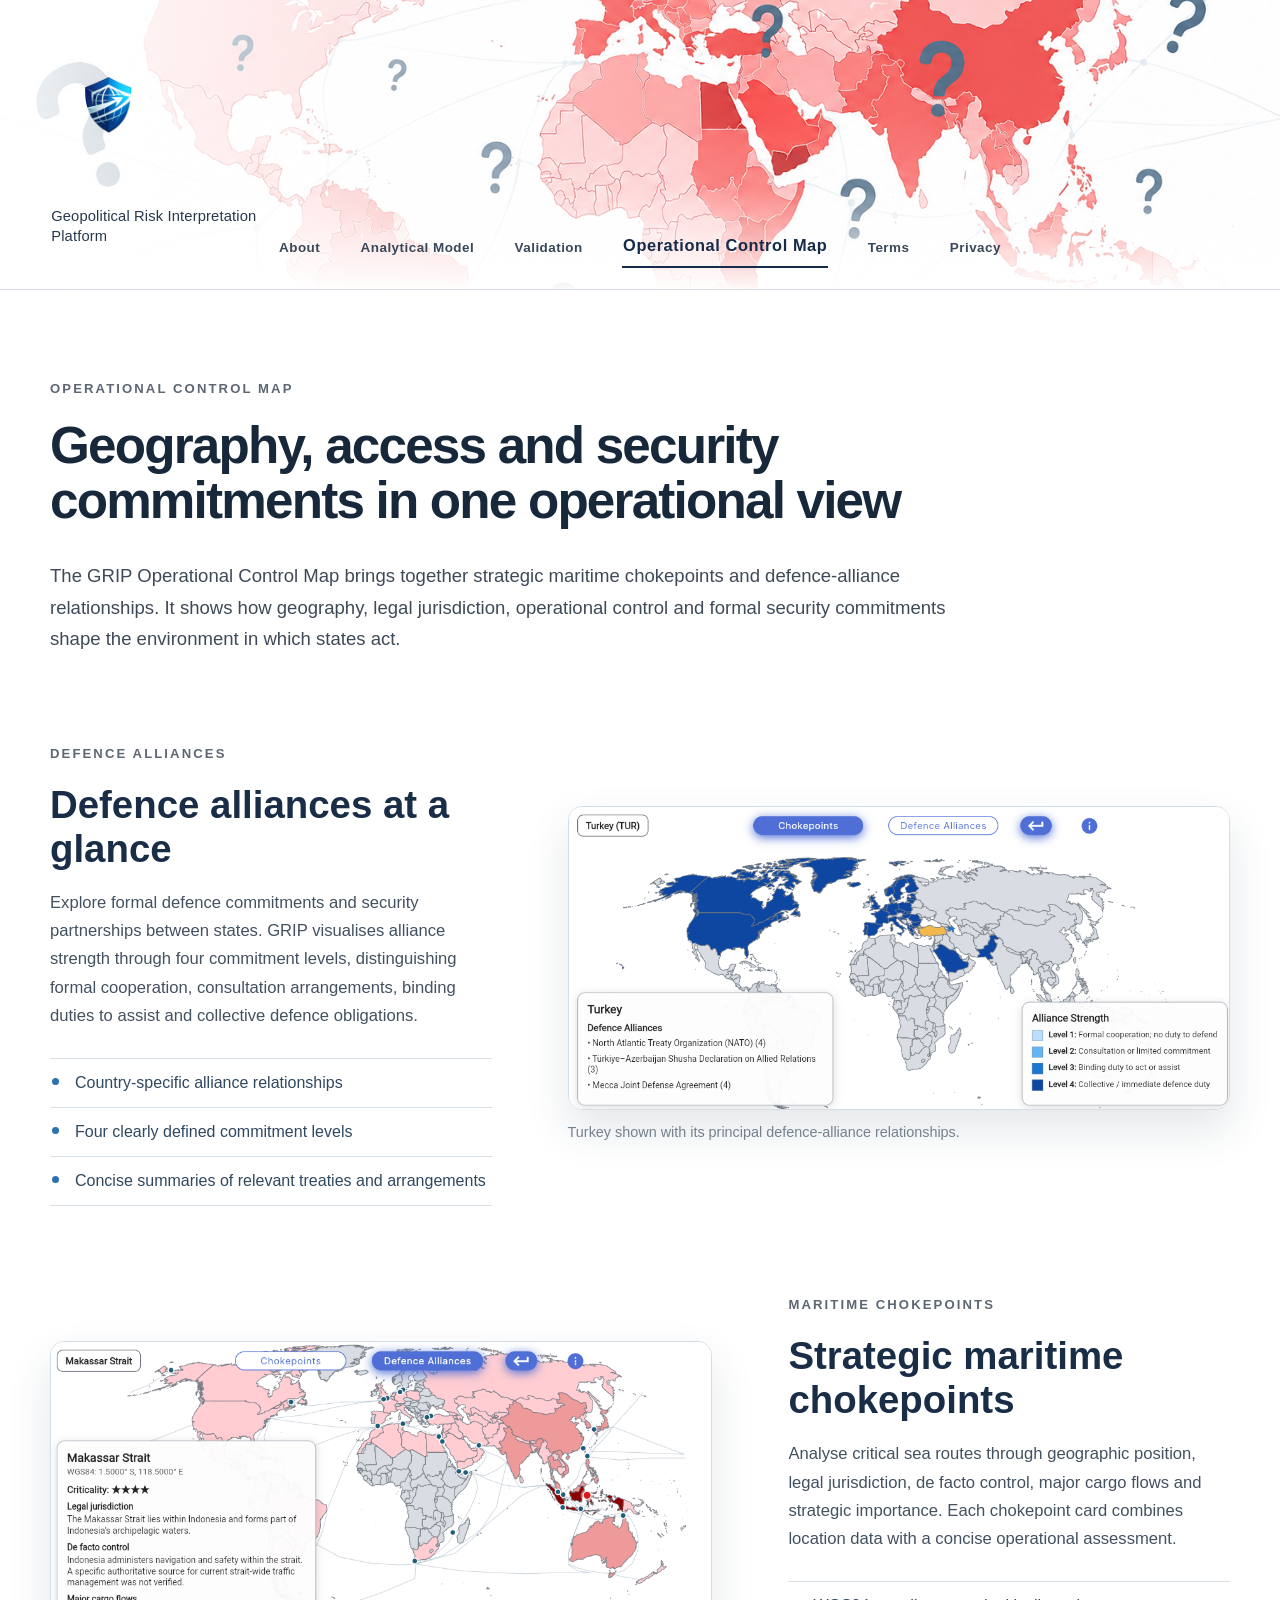
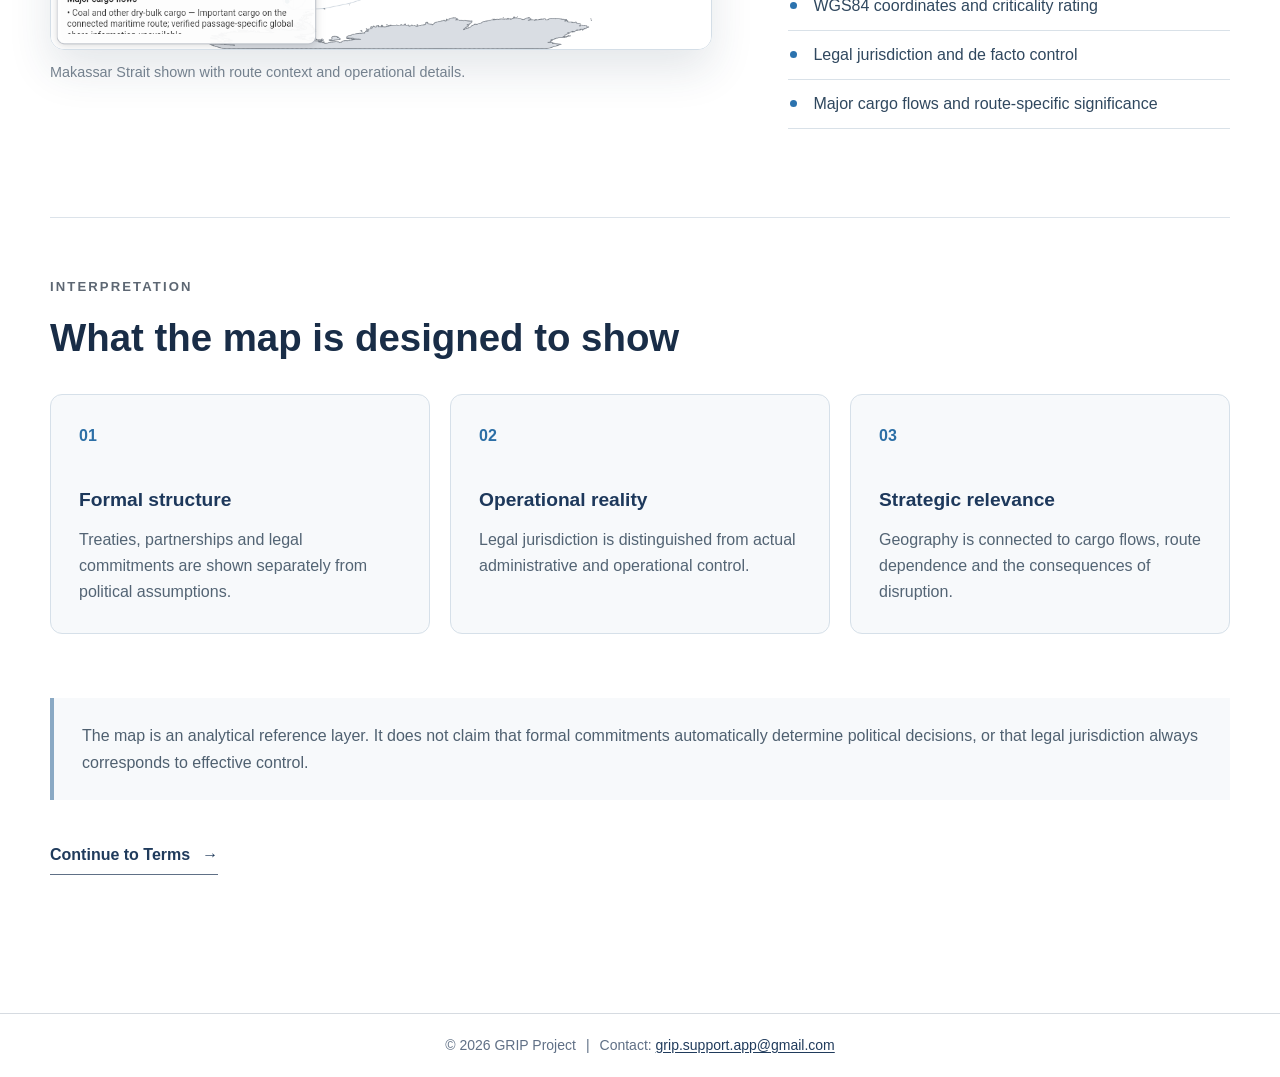
==== commit e99c0cc9: "Add files via upload" ====
--- a/map.html
+++ b/map.html
@@ -160,5 +160,14 @@
       </a>
     </article>
   </main>
+
+  <footer class="site-footer">
+    <div class="footer-content">
+      <span>© 2026 GRIP Project</span>
+      <span class="footer-separator" aria-hidden="true">|</span>
+      <span>Contact: <a href="mailto:grip.support.app@gmail.com">grip.support.app@gmail.com</a></span>
+    </div>
+  </footer>
+
 </body>
 </html>
--- a/styles.css
+++ b/styles.css
@@ -227,3 +227,44 @@
 @media (prefers-reduced-motion: reduce) {
   html { scroll-behavior: auto; }
 }
+
+
+/* Shared site footer */
+.site-footer {
+  margin-top: 48px;
+  padding: 20px 16px;
+  border-top: 1px solid rgba(32, 59, 92, 0.18);
+  text-align: center;
+  font-size: 14px;
+  color: #607086;
+}
+
+.footer-content {
+  display: flex;
+  justify-content: center;
+  align-items: center;
+  gap: 10px;
+  flex-wrap: wrap;
+}
+
+.site-footer a {
+  color: #203b5c;
+  text-decoration: underline;
+  text-underline-offset: 2px;
+}
+
+.site-footer a:hover,
+.site-footer a:focus-visible {
+  opacity: 0.8;
+}
+
+@media (max-width: 600px) {
+  .footer-content {
+    flex-direction: column;
+    gap: 6px;
+  }
+
+  .footer-separator {
+    display: none;
+  }
+}
